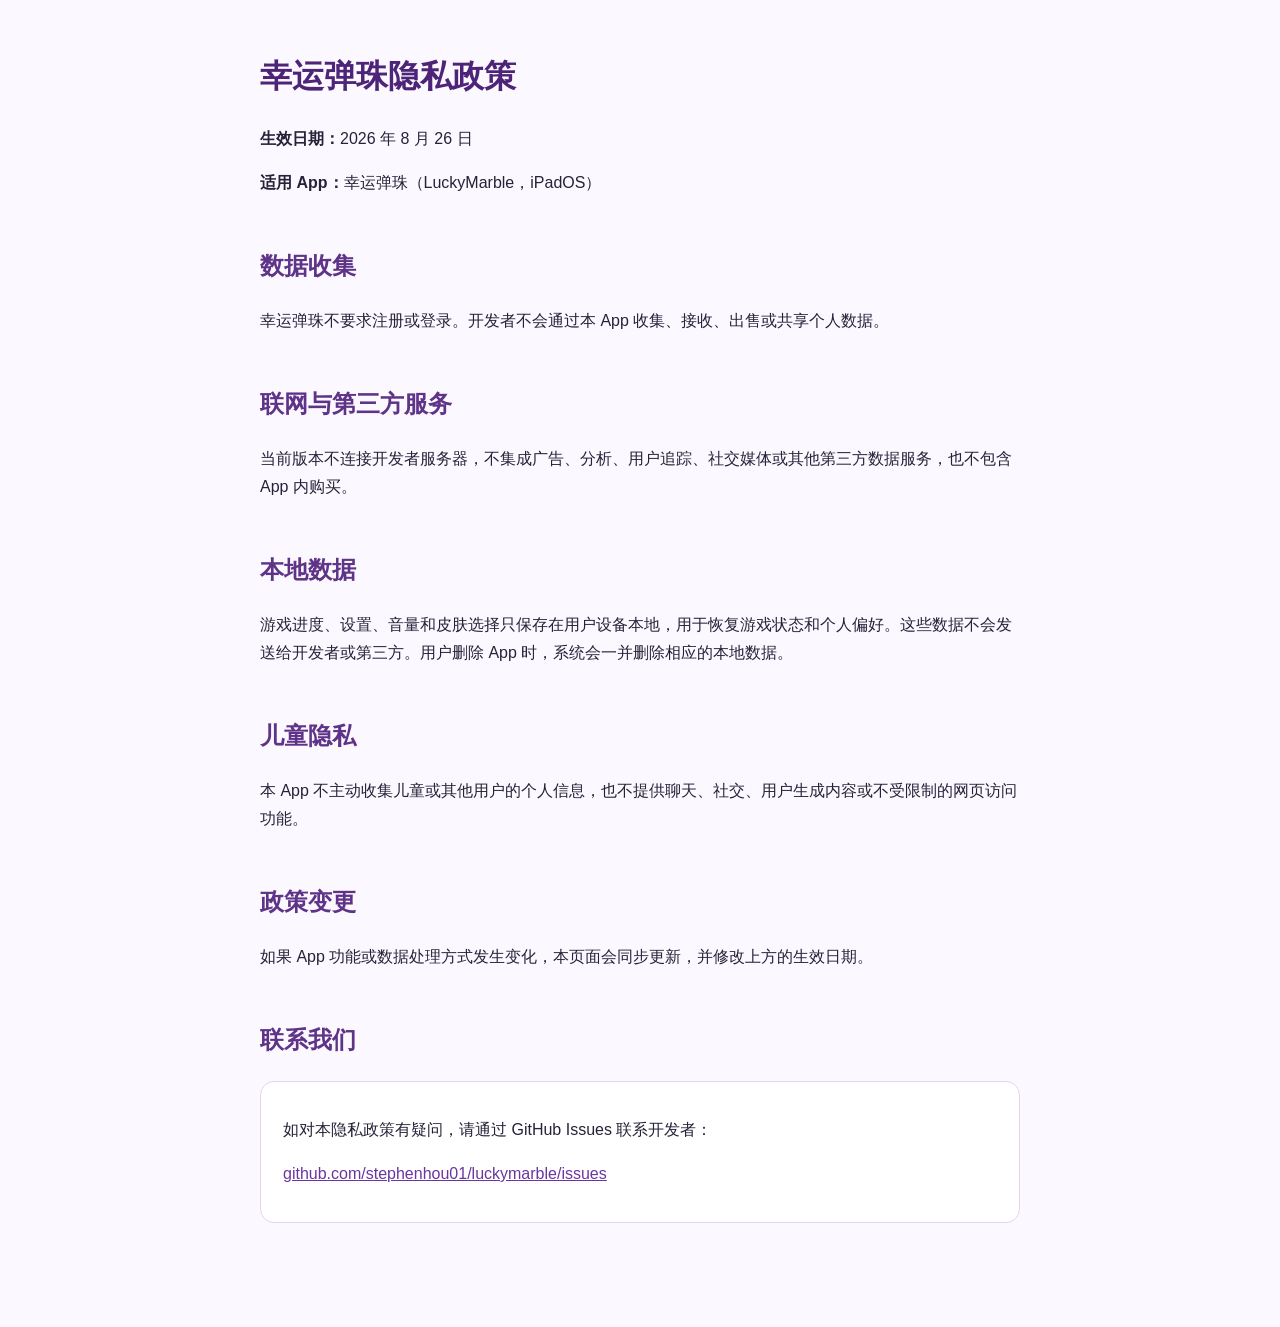
==== privacy.html @ 2b17189e "Initial open source release" ====
<!doctype html>
<html lang="zh-Hans">
<head>
  <meta charset="utf-8">
  <meta name="viewport" content="width=device-width, initial-scale=1">
  <title>幸运弹珠 - 隐私政策</title>
  <style>
    body { max-width: 760px; margin: 48px auto; padding: 0 22px 56px; font-family: -apple-system, BlinkMacSystemFont, "PingFang SC", "Segoe UI", sans-serif; line-height: 1.75; color: #272238; background: #fbf9ff; }
    h1 { color: #4d2478; }
    h2 { margin-top: 2em; color: #5f3488; }
    .card { padding: 18px 22px; border: 1px solid #e2d6ef; border-radius: 14px; background: #fff; }
    a { color: #6b35a0; }
  </style>
</head>
<body>
  <h1>幸运弹珠隐私政策</h1>
  <p><strong>生效日期：</strong>2026 年 8 月 26 日</p>
  <p><strong>适用 App：</strong>幸运弹珠（LuckyMarble，iPadOS）</p>

  <h2>数据收集</h2>
  <p>幸运弹珠不要求注册或登录。开发者不会通过本 App 收集、接收、出售或共享个人数据。</p>

  <h2>联网与第三方服务</h2>
  <p>当前版本不连接开发者服务器，不集成广告、分析、用户追踪、社交媒体或其他第三方数据服务，也不包含 App 内购买。</p>

  <h2>本地数据</h2>
  <p>游戏进度、设置、音量和皮肤选择只保存在用户设备本地，用于恢复游戏状态和个人偏好。这些数据不会发送给开发者或第三方。用户删除 App 时，系统会一并删除相应的本地数据。</p>

  <h2>儿童隐私</h2>
  <p>本 App 不主动收集儿童或其他用户的个人信息，也不提供聊天、社交、用户生成内容或不受限制的网页访问功能。</p>

  <h2>政策变更</h2>
  <p>如果 App 功能或数据处理方式发生变化，本页面会同步更新，并修改上方的生效日期。</p>

  <h2>联系我们</h2>
  <div class="card">
    <p>如对本隐私政策有疑问，请通过 GitHub Issues 联系开发者：</p>
    <p><a href="https://github.com/stephenhou01/luckymarble/issues">github.com/stephenhou01/luckymarble/issues</a></p>
  </div>
</body>
</html>
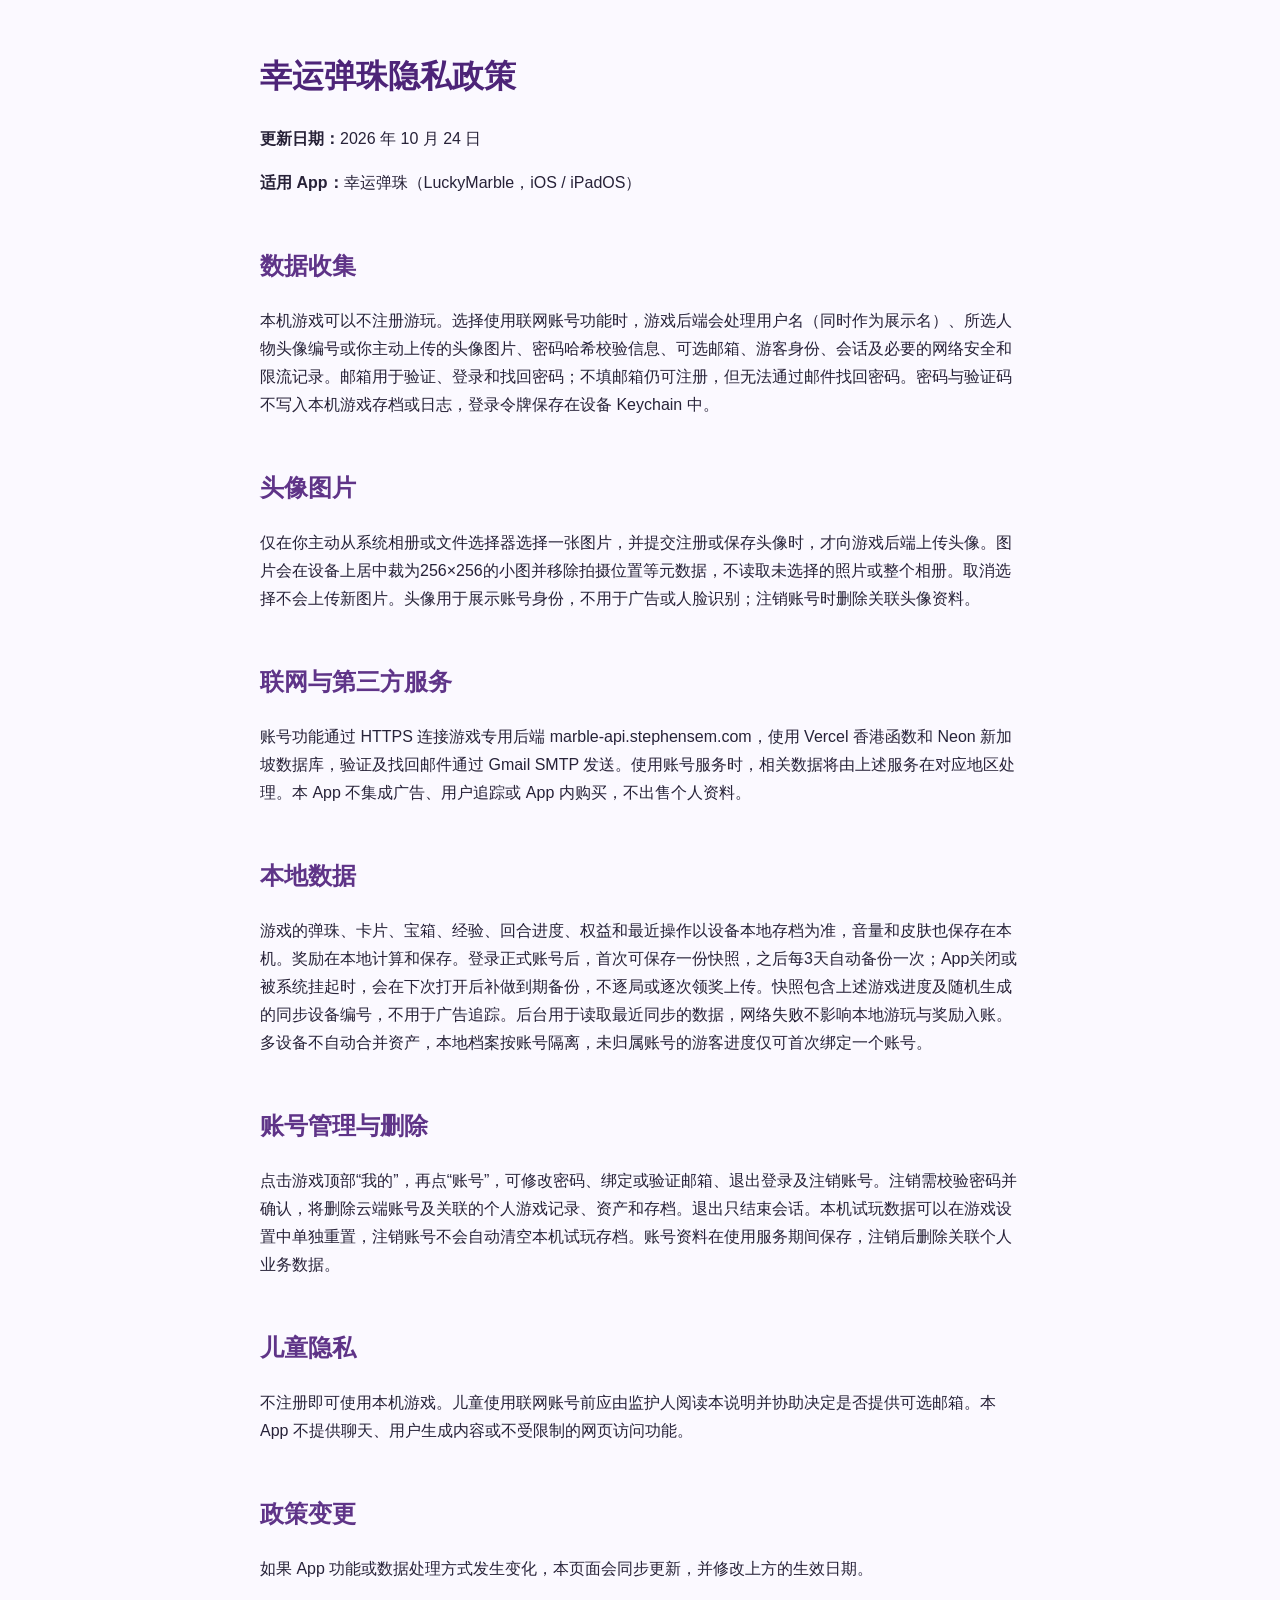
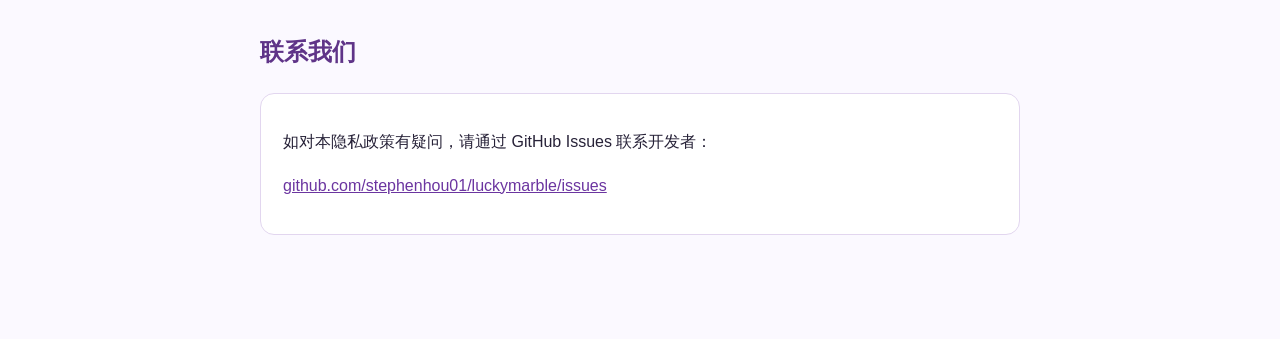
==== commit 506c81f7: "更新幸运弹珠隐私政策：可选账号、头像与每72小时备份" ====
--- a/privacy.html
+++ b/privacy.html
@@ -14,20 +14,26 @@
 </head>
 <body>
   <h1>幸运弹珠隐私政策</h1>
-  <p><strong>生效日期：</strong>2026 年 8 月 26 日</p>
-  <p><strong>适用 App：</strong>幸运弹珠（LuckyMarble，iPadOS）</p>
+  <p><strong>更新日期：</strong>2026 年 10 月 24 日</p>
+  <p><strong>适用 App：</strong>幸运弹珠（LuckyMarble，iOS / iPadOS）</p>
 
   <h2>数据收集</h2>
-  <p>幸运弹珠不要求注册或登录。开发者不会通过本 App 收集、接收、出售或共享个人数据。</p>
+  <p>本机游戏可以不注册游玩。选择使用联网账号功能时，游戏后端会处理用户名（同时作为展示名）、所选人物头像编号或你主动上传的头像图片、密码哈希校验信息、可选邮箱、游客身份、会话及必要的网络安全和限流记录。邮箱用于验证、登录和找回密码；不填邮箱仍可注册，但无法通过邮件找回密码。密码与验证码不写入本机游戏存档或日志，登录令牌保存在设备 Keychain 中。</p>
+
+  <h2>头像图片</h2>
+  <p>仅在你主动从系统相册或文件选择器选择一张图片，并提交注册或保存头像时，才向游戏后端上传头像。图片会在设备上居中裁为256×256的小图并移除拍摄位置等元数据，不读取未选择的照片或整个相册。取消选择不会上传新图片。头像用于展示账号身份，不用于广告或人脸识别；注销账号时删除关联头像资料。</p>
 
   <h2>联网与第三方服务</h2>
-  <p>当前版本不连接开发者服务器，不集成广告、分析、用户追踪、社交媒体或其他第三方数据服务，也不包含 App 内购买。</p>
+  <p>账号功能通过 HTTPS 连接游戏专用后端 marble-api.stephensem.com，使用 Vercel 香港函数和 Neon 新加坡数据库，验证及找回邮件通过 Gmail SMTP 发送。使用账号服务时，相关数据将由上述服务在对应地区处理。本 App 不集成广告、用户追踪或 App 内购买，不出售个人资料。</p>
 
   <h2>本地数据</h2>
-  <p>游戏进度、设置、音量和皮肤选择只保存在用户设备本地，用于恢复游戏状态和个人偏好。这些数据不会发送给开发者或第三方。用户删除 App 时，系统会一并删除相应的本地数据。</p>
+  <p>游戏的弹珠、卡片、宝箱、经验、回合进度、权益和最近操作以设备本地存档为准，音量和皮肤也保存在本机。奖励在本地计算和保存。登录正式账号后，首次可保存一份快照，之后每3天自动备份一次；App关闭或被系统挂起时，会在下次打开后补做到期备份，不逐局或逐次领奖上传。快照包含上述游戏进度及随机生成的同步设备编号，不用于广告追踪。后台用于读取最近同步的数据，网络失败不影响本地游玩与奖励入账。多设备不自动合并资产，本地档案按账号隔离，未归属账号的游客进度仅可首次绑定一个账号。</p>
+
+  <h2>账号管理与删除</h2>
+  <p>点击游戏顶部“我的”，再点“账号”，可修改密码、绑定或验证邮箱、退出登录及注销账号。注销需校验密码并确认，将删除云端账号及关联的个人游戏记录、资产和存档。退出只结束会话。本机试玩数据可以在游戏设置中单独重置，注销账号不会自动清空本机试玩存档。账号资料在使用服务期间保存，注销后删除关联个人业务数据。</p>
 
   <h2>儿童隐私</h2>
-  <p>本 App 不主动收集儿童或其他用户的个人信息，也不提供聊天、社交、用户生成内容或不受限制的网页访问功能。</p>
+  <p>不注册即可使用本机游戏。儿童使用联网账号前应由监护人阅读本说明并协助决定是否提供可选邮箱。本 App 不提供聊天、用户生成内容或不受限制的网页访问功能。</p>
 
   <h2>政策变更</h2>
   <p>如果 App 功能或数据处理方式发生变化，本页面会同步更新，并修改上方的生效日期。</p>
